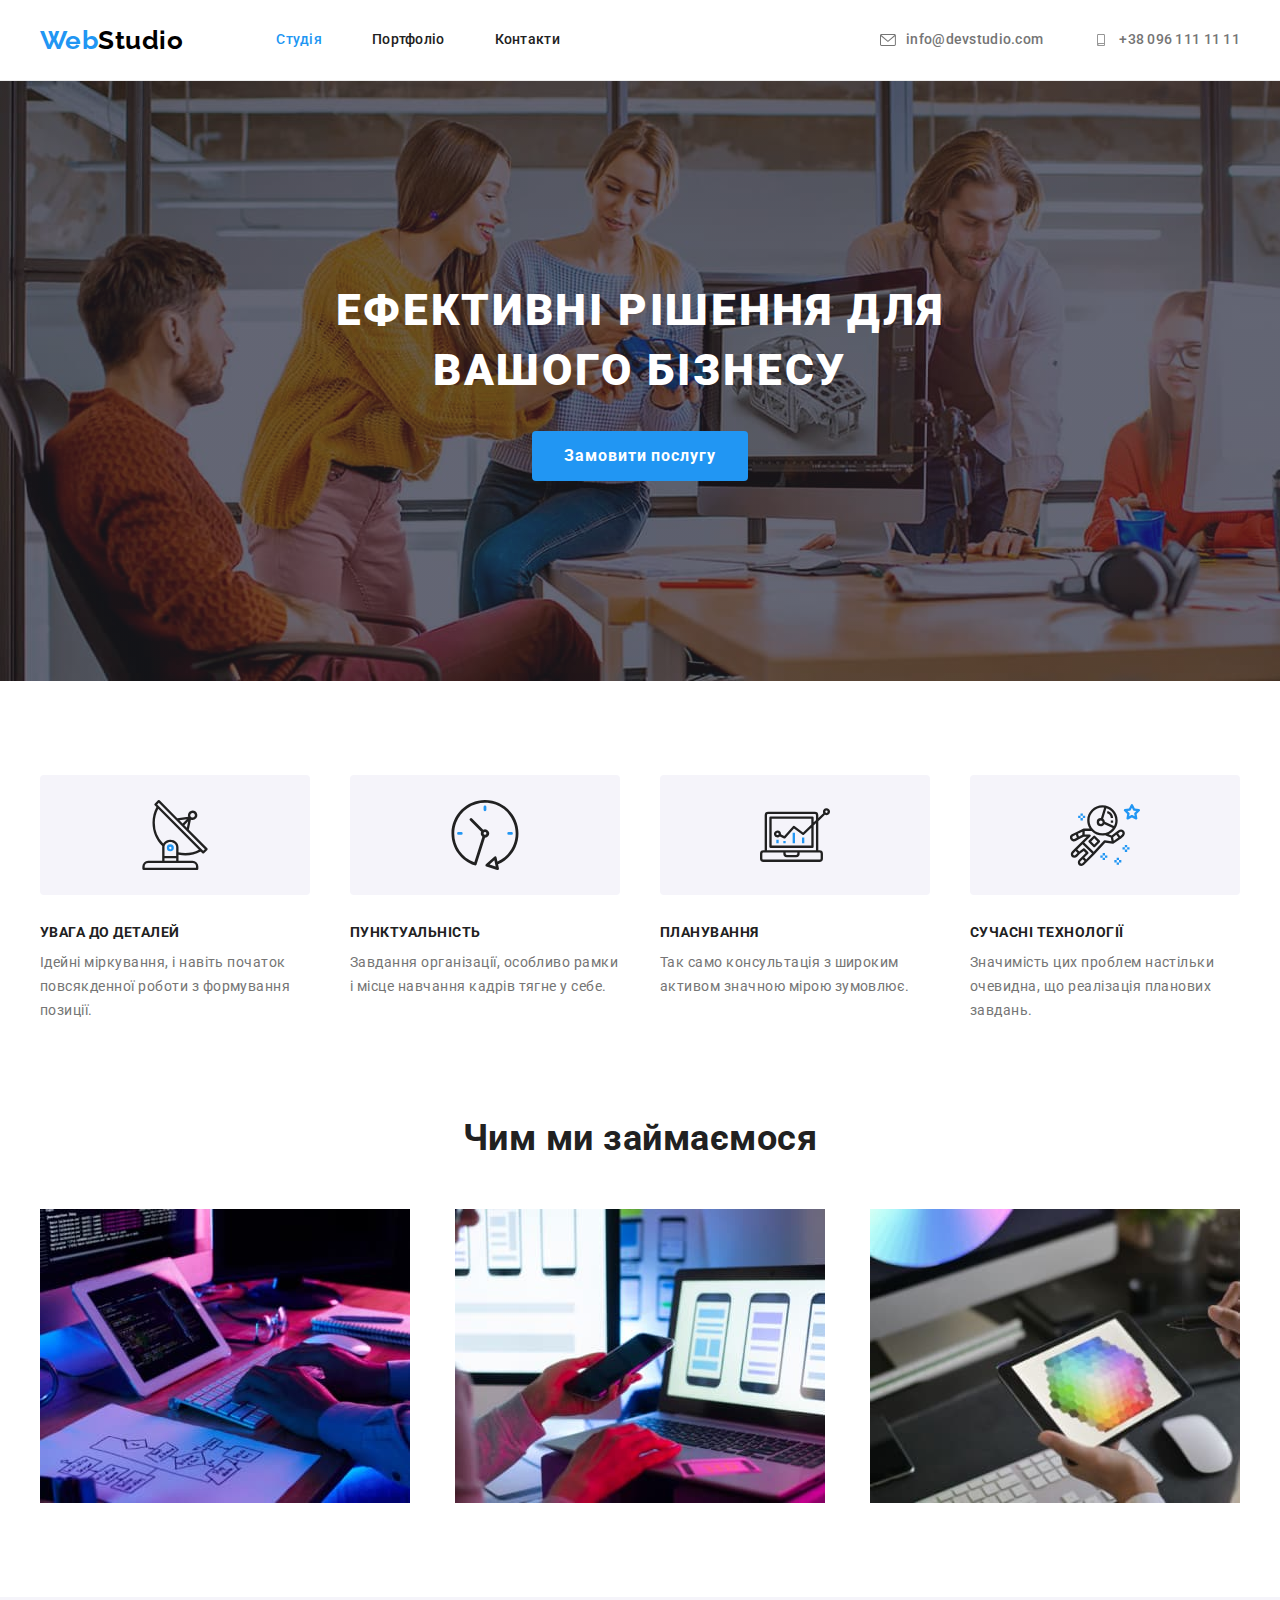
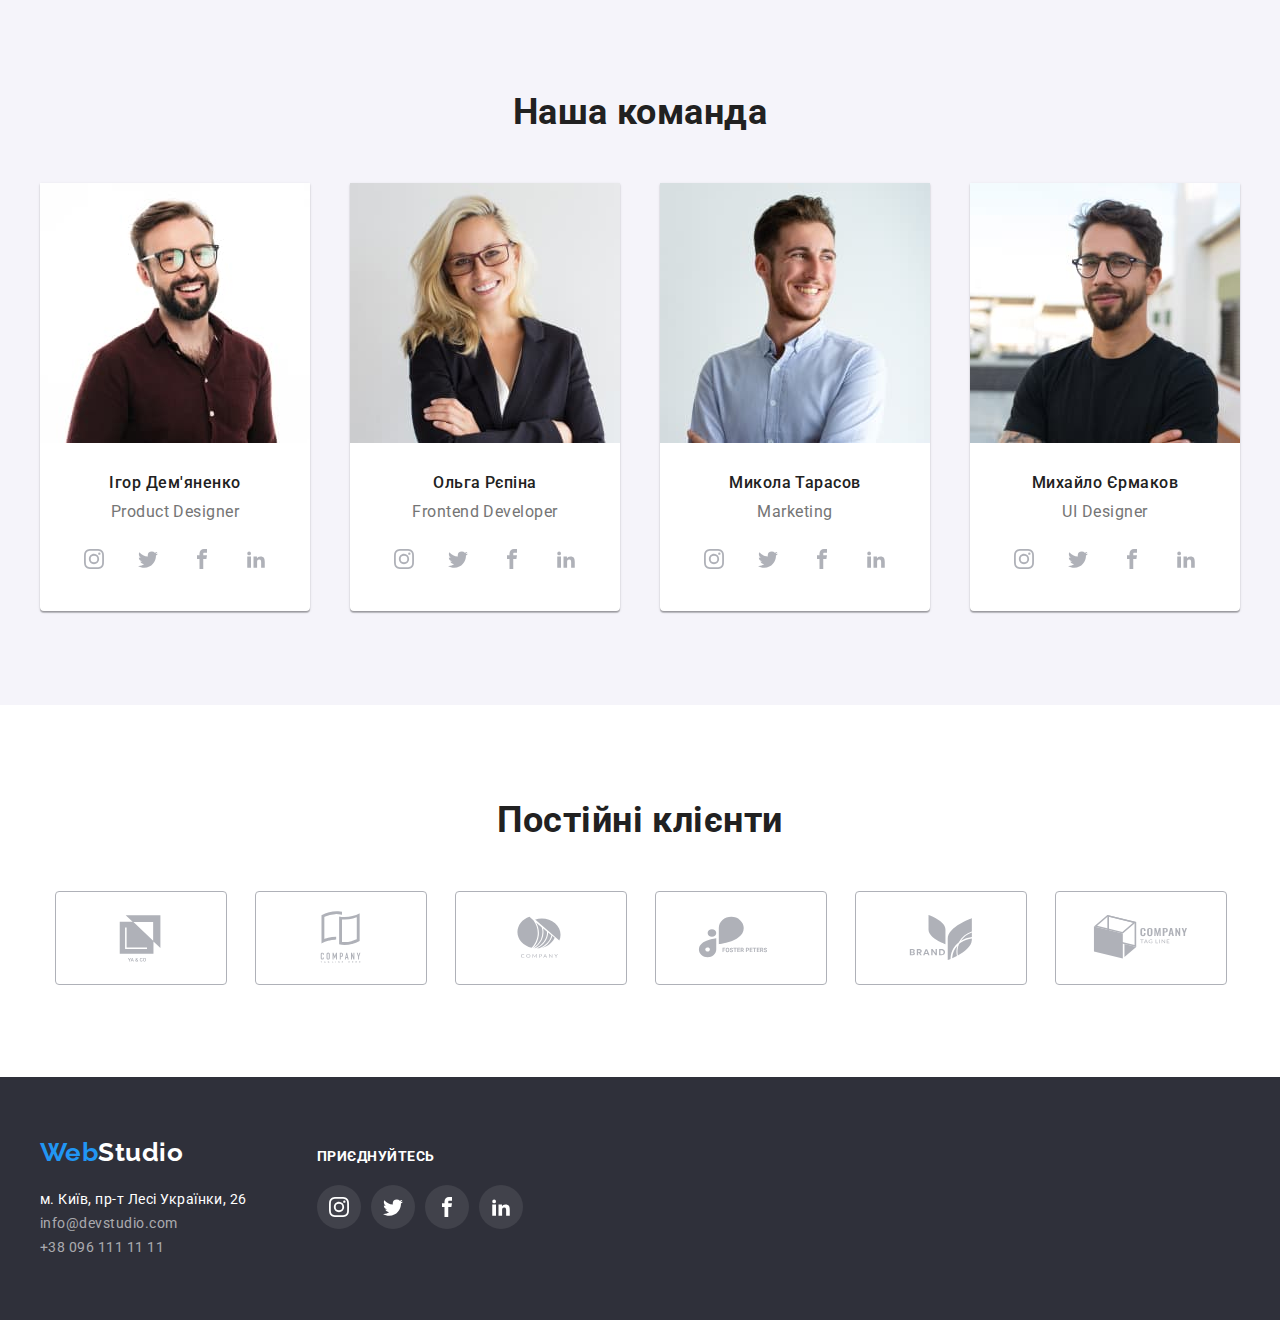
==== index.html @ 83b10454 "initial commit" ====
<!DOCTYPE html>
<html lang="uk">
  <head>
    <meta charset="UTF-8" />
    <meta http-equiv="X-UA-Compatible" content="IE=edge" />
    <meta name="viewport" content="width=device-width, initial-scale=1.0" />
    <title>Студія</title>
    <link rel="preconnect" href="https://fonts.googleapis.com" />
    <link rel="preconnect" href="https://fonts.gstatic.com" crossorigin />
    <link
      href="https://fonts.googleapis.com/css2?family=Raleway:wght@700&family=Roboto:wght@400;500;700;900&display=swap"
      rel="stylesheet"
    />
    <link
      rel="stylesheet"
      href="https://cdnjs.cloudflare.com/ajax/libs/modern-normalize/1.1.0/modern-normalize.min.css"
      integrity="sha512-wpPYUAdjBVSE4KJnH1VR1HeZfpl1ub8YT/NKx4PuQ5NmX2tKuGu6U/JRp5y+Y8XG2tV+wKQpNHVUX03MfMFn9Q=="
      crossorigin="anonymous"
      referrerpolicy="no-referrer"
    />
    <link rel="stylesheet" href="./css/styles.css" />
  </head>

  <body>
    <header class="header">
      <div class="container main-nav">
        <a href="./index.html" class="nav-logo"> <span class="web-logo">Web</span>Studio </a>
        <nav>
          <ul class="site-nav list">
            <li class="item"><a href="./index.html" class="link current">Студія</a></li>
            <li class="item"><a href="./portfolio.html" class="link">Портфоліо</a></li>
            <li class="item"><a href="#" class="link">Контакти</a></li>
          </ul>
        </nav>

        <ul class="contacts list">
          <li class="item">
            <a href="mailto:info@devstudio.com" class="nav-contact link">
              <svg class="nav-contact-icon" width="16" height="12">
                <use href="./images/icons.svg#icon-envelope"></use>
              </svg>
              info@devstudio.com
            </a>
          </li>
          <li class="item">
            <a href="tel:+380961111111" class="nav-contact link">
              <svg class="nav-contact-icon" width="16" height="12">
                <use href="./images/icons.svg#icon-smartphone"></use>
              </svg>
              +38 096 111 11 11
            </a>
          </li>
        </ul>
      </div>
    </header>

    <main>
      <section class="hero">
        <div class="container hero-container">
          <h1 class="hero-title">Ефективні рішення для вашого бізнесу</h1>
          <button type="button" class="btn">Замовити послугу</button>
        </div>
      </section>

      <section class="section no-padding">
        <div class="container">
          <h2 class="section-title visually-hidden">Переваги</h2>
          <ul class="features list">
            <li class="feature">
              <div class="feature-box">
                <svg class="feature-icon" width="70" height="70">
                  <use href="./images/icons.svg#icon-antenna"></use>
                </svg>
              </div>
              <h3 class="title">Увага до деталей</h3>
              <p class="feature-text">
                Ідейні міркування, і навіть початок повсякденної роботи з формування позиції.
              </p>
            </li>
            <li class="feature">
              <div class="feature-box">
                <svg class="feature-icon" width="70" height="70">
                  <use href="./images/icons.svg#icon-clock"></use>
                </svg>
              </div>
              <h3 class="title">Пунктуальність</h3>
              <p class="feature-text">
                Завдання організації, особливо рамки і місце навчання кадрів тягне у себе.
              </p>
            </li>
            <li class="feature">
              <div class="feature-box">
                <svg class="feature-icon" width="70" height="70">
                  <use href="./images/icons.svg#icon-diagram"></use>
                </svg>
              </div>
              <h3 class="title">Планування</h3>
              <p class="feature-text">
                Так само консультація з широким активом значною мірою зумовлює.
              </p>
            </li>
            <li class="feature">
              <div class="feature-box">
                <svg class="feature-icon" width="70" height="70">
                  <use href="./images/icons.svg#icon-astronaut"></use>
                </svg>
              </div>
              <h3 class="title">Сучасні технології</h3>
              <p class="feature-text">
                Значимість цих проблем настільки очевидна, що реалізація планових завдань.
              </p>
            </li>
          </ul>
        </div>
      </section>

      <section class="section">
        <div class="container">
          <h2 class="section-title">Чим ми займаємося</h2>
          <ul class="we-do list">
            <li>
              <img src="./images/work1.jpg" alt="Написання коду" width="370" height="294" />
            </li>
            <li>
              <img src="./images/work2.jpg" alt="Створення дизайну" width="370" height="294" />
            </li>
            <li>
              <img src="./images/work3.jpg" alt="Вибір кольорів" width="370" height="294" />
            </li>
          </ul>
        </div>
      </section>

      <section class="section team">
        <div class="container">
          <h2 class="section-title">Наша команда</h2>
          <ul class="workers list">
            <li>
              <img
                class="item"
                src="./images/igor.jpg"
                alt="Перший працівник посміхається"
                width="270"
                height="260"
              />
              <div class="information">
                <h3 class="title">Ігор Дем'яненко</h3>
                <p class="position">Product Designer</p>
                <ul class="social-list list">
                  <li class="social-item">
                    <a class="social-link link" href="#" target="_blank" rel="noreferrer noopener">
                      <svg class="social-icon" width="20" height="20">
                        <use href="./images/icons.svg#icon-instagram"></use>
                      </svg>
                    </a>
                  </li>
                  <li class="social-item">
                    <a class="social-link link" href="#" target="_blank" rel="noreferrer noopener">
                      <svg class="social-icon" width="20" height="20">
                        <use href="./images/icons.svg#icon-twitter"></use>
                      </svg>
                    </a>
                  </li>
                  <li class="social-item">
                    <a class="social-link link" href="#" target="_blank" rel="noreferrer noopener">
                      <svg class="social-icon" width="20" height="20">
                        <use href="./images/icons.svg#icon-facebook"></use>
                      </svg>
                    </a>
                  </li>
                  <li class="social-item">
                    <a class="social-link link" href="#" target="_blank" rel="noreferrer noopener">
                      <svg class="social-icon" width="20" height="20">
                        <use href="./images/icons.svg#icon-linkedin"></use>
                      </svg>
                    </a>
                  </li>
                </ul>
              </div>
            </li>
            <li>
              <img
                class="item"
                src="./images/olga.jpg"
                alt="Другий працівник посміхається"
                width="270"
                height="260"
              />
              <div class="information">
                <h3 class="title">Ольга Рєпіна</h3>
                <p class="position">Frontend Developer</p>
                <ul class="social-list list">
                  <li class="social-item">
                    <a class="social-link link" href="#" target="_blank" rel="noreferrer noopener">
                      <svg class="social-icon" width="20" height="20">
                        <use href="./images/icons.svg#icon-instagram"></use>
                      </svg>
                    </a>
                  </li>
                  <li class="social-item">
                    <a class="social-link link" href="#" target="_blank" rel="noreferrer noopener">
                      <svg class="social-icon" width="20" height="20">
                        <use href="./images/icons.svg#icon-twitter"></use>
                      </svg>
                    </a>
                  </li>
                  <li class="social-item">
                    <a class="social-link link" href="#" target="_blank" rel="noreferrer noopener">
                      <svg class="social-icon" width="20" height="20">
                        <use href="./images/icons.svg#icon-facebook"></use>
                      </svg>
                    </a>
                  </li>
                  <li class="social-item">
                    <a class="social-link link" href="#" target="_blank" rel="noreferrer noopener">
                      <svg class="social-icon" width="20" height="20">
                        <use href="./images/icons.svg#icon-linkedin"></use>
                      </svg>
                    </a>
                  </li>
                </ul>
              </div>
            </li>
            <li>
              <img
                class="item"
                src="./images/mykola.jpg"
                alt="Третій працівник посміхається"
                width="270"
                height="260"
              />
              <div class="information">
                <h3 class="title">Микола Тарасов</h3>
                <p class="position">Marketing</p>
                <ul class="social-list list">
                  <li class="social-item">
                    <a class="social-link link" href="#" target="_blank" rel="noreferrer noopener">
                      <svg class="social-icon" width="20" height="20">
                        <use href="./images/icons.svg#icon-instagram"></use>
                      </svg>
                    </a>
                  </li>
                  <li class="social-item">
                    <a class="social-link link" href="#" target="_blank" rel="noreferrer noopener">
                      <svg class="social-icon" width="20" height="20">
                        <use href="./images/icons.svg#icon-twitter"></use>
                      </svg>
                    </a>
                  </li>
                  <li class="social-item">
                    <a class="social-link link" href="#" target="_blank" rel="noreferrer noopener">
                      <svg class="social-icon" width="20" height="20">
                        <use href="./images/icons.svg#icon-facebook"></use>
                      </svg>
                    </a>
                  </li>
                  <li class="social-item">
                    <a class="social-link link" href="#" target="_blank" rel="noreferrer noopener">
                      <svg class="social-icon" width="20" height="20">
                        <use href="./images/icons.svg#icon-linkedin"></use>
                      </svg>
                    </a>
                  </li>
                </ul>
              </div>
            </li>
            <li>
              <img
                class="item"
                src="./images/mykhailo.jpg"
                alt="Четвертий працівник посміхається"
                width="270"
                height="260"
              />
              <div class="information">
                <h3 class="title">Михайло Єрмаков</h3>
                <p class="position">UI Designer</p>
                <ul class="social-list list">
                  <li class="social-item">
                    <a class="social-link link" href="#" target="_blank" rel="noreferrer noopener">
                      <svg class="social-icon" width="20" height="20">
                        <use href="./images/icons.svg#icon-instagram"></use>
                      </svg>
                    </a>
                  </li>
                  <li class="social-item">
                    <a class="social-link link" href="#" target="_blank" rel="noreferrer noopener">
                      <svg class="social-icon" width="20" height="20">
                        <use href="./images/icons.svg#icon-twitter"></use>
                      </svg>
                    </a>
                  </li>
                  <li class="social-item">
                    <a class="social-link link" href="#" target="_blank" rel="noreferrer noopener">
                      <svg class="social-icon" width="20" height="20">
                        <use href="./images/icons.svg#icon-facebook"></use>
                      </svg>
                    </a>
                  </li>
                  <li class="social-item">
                    <a class="social-link link" href="#" target="_blank" rel="noreferrer noopener">
                      <svg class="social-icon" width="20" height="20">
                        <use href="./images/icons.svg#icon-linkedin"></use>
                      </svg>
                    </a>
                  </li>
                </ul>
              </div>
            </li>
          </ul>
        </div>
      </section>

      <section class="section">
        <div class="container">
          <h2 class="section-title">Постійні клієнти</h2>
          <ul class="client-list list">
            <li class="client-item">
              <a class="client-link link" href="#" target="_blank" rel="noreferrer noopener">
                <svg class="client-icon" width="106" height="60">
                  <use href="./images/icons.svg#icon-yaco"></use>
                </svg>
              </a>
            </li>
            <li class="client-item">
              <a class="client-link link" href="#" target="_blank" rel="noreferrer noopener">
                <svg class="client-icon" width="106" height="60">
                  <use href="./images/icons.svg#icon-tagline"></use>
                </svg>
              </a>
            </li>
            <li class="client-item">
              <a class="client-link link" href="#" target="_blank" rel="noreferrer noopener">
                <svg class="client-icon" width="106" height="60">
                  <use href="./images/icons.svg#icon-company"></use>
                </svg>
              </a>
            </li>
            <li class="client-item">
              <a class="client-link link" href="#" target="_blank" rel="noreferrer noopener">
                <svg class="client-icon" width="106" height="60">
                  <use href="./images/icons.svg#icon-foster"></use>
                </svg>
              </a>
            </li>
            <li class="client-item">
              <a class="client-link link" href="#" target="_blank" rel="noreferrer noopener">
                <svg class="client-icon" width="106" height="60">
                  <use href="./images/icons.svg#icon-brand"></use>
                </svg>
              </a>
            </li>
            <li class="client-item">
              <a class="client-link link" href="#" target="_blank" rel="noreferrer noopener">
                <svg class="client-icon" width="106" height="60">
                  <use href="./images/icons.svg#icon-tag-line"></use>
                </svg>
              </a>
            </li>
          </ul>
        </div>
      </section>
    </main>

    <footer class="bottom">
      <div class="container footer-links">
        <div class="address-block">
          <a href="./index.html" class="footer-logo"> <span class="web-logo">Web</span>Studio </a>
          <address>
            <ul class="list">
              <li>
                <a
                  href="https://goo.gl/maps/Lt7ySkNtSUmpowmB8"
                  target="_blank"
                  rel="noreferrer noopener"
                  class="address link"
                  >м. Київ, пр-т Лесі Українки, 26</a
                >
              </li>
              <li>
                <a href="mailto:info@devstudio.com" class="footer-contact link"
                  >info@devstudio.com</a
                >
              </li>
              <li>
                <a href="tel:+380961111111" class="footer-contact link">+38 096 111 11 11</a>
              </li>
            </ul>
          </address>
        </div>
        <div class="social-block">
          <p class="footer-title">Приєднуйтесь</p>
          <ul class="social-list list">
            <li class="social-item">
              <a class="social-link link" href="#" target="_blank" rel="noreferrer noopener">
                <svg class="social-icon" width="20" height="20">
                  <use href="./images/icons.svg#icon-instagram"></use>
                </svg>
              </a>
            </li>
            <li class="social-item">
              <a class="social-link link" href="#" target="_blank" rel="noreferrer noopener">
                <svg class="social-icon" width="20" height="20">
                  <use href="./images/icons.svg#icon-twitter"></use>
                </svg>
              </a>
            </li>
            <li class="social-item">
              <a class="social-link link" href="#" target="_blank" rel="noreferrer noopener">
                <svg class="social-icon" width="20" height="20">
                  <use href="./images/icons.svg#icon-facebook"></use>
                </svg>
              </a>
            </li>
            <li class="social-item">
              <a class="social-link link" href="#" target="_blank" rel="noreferrer noopener">
                <svg class="social-icon" width="20" height="20">
                  <use href="./images/icons.svg#icon-linkedin"></use>
                </svg>
              </a>
            </li>
          </ul>
        </div>
      </div>
    </footer>
  </body>
</html>
---- css/styles.css ----
:root {
  --accent-color: #2196f3;
  --primary-text-color: #757575;
  --secondary-text-color: #212121;
  --primary-background-color: #f5f5f5;
  --secondary-background-color: #2f303a;
  --primary-black: #000;
  --primary-white: #fff;
  --secondary-white: #f5f4fa;
  --semi-transparent-white: #ffffff99;
  --icon-color: #afb1b8;
}

body {
  margin: 0;

  font-family: 'Roboto', sans-serif;
  font-size: 16px;
  letter-spacing: 0.03em;
  color: var(--primary-text-color);
}

h1,
h2,
h3,
h4,
h5,
h6,
p {
  margin: 0;
}

ul {
  margin: 0;
  padding: 0;
}

img {
  display: block;
}

.visually-hidden {
  position: absolute;
  width: 1px;
  height: 1px;
  margin: -1px;
  border: 0;
  padding: 0;
  white-space: nowrap;
  clip-path: inset(100%);
  clip: rect(0 0 0 0);
  overflow: hidden;
}

.header {
  border-bottom: 1px solid #ececec;
}

.container {
  width: 1200px;

  padding-left: 15px;
  padding-right: 15px;
  margin-left: auto;
  margin-right: auto;
}

.list {
  list-style: none;
}

.link {
  text-decoration: none;
}

.main-nav {
  display: flex;
  align-items: center;
  justify-content: space-between;
}

.nav-logo {
  display: flex;
  margin-right: 93px;

  font-family: 'Raleway', sans-serif;
  font-weight: 700;
  font-size: 26px;
  line-height: 1.19;
  color: var(--primary-black);
  text-decoration: none;
}

.web-logo {
  color: var(--accent-color);
}

.site-nav {
  display: flex;
  gap: 50px;
}

.site-nav .link,
.nav-contact {
  display: block;
  padding-top: 32px;
  padding-bottom: 32px;

  font-weight: 500;
  font-size: 14px;
  line-height: 1.14;
  letter-spacing: 0.02em;
  color: var(--secondary-text-color);
}

.site-nav .link:hover,
.site-nav .link:focus,
.site-nav .link.current {
  color: var(--accent-color);
}

.contacts {
  display: flex;
  margin-left: auto;
  gap: 50px;
}

.nav-contact {
  display: flex;
  align-items: center;

  color: inherit;
}

.nav-contact-icon {
  margin-right: 10px;
  fill: currentColor;
}

.nav-contact:hover,
.nav-contact:focus {
  color: var(--accent-color);
}

.hero {
  max-width: 1600px;
  height: 600px;
  margin-left: auto;
  margin-right: auto;

  text-align: center;

  background-image: linear-gradient(to right, rgba(47, 48, 58, 0.4), rgba(47, 48, 58, 0.4)),
    url(../images/team.jpg);
  background-color: var(--secondary-background-color);
  background-repeat: no-repeat;
  background-size: cover;
}

.hero-title {
  margin-bottom: 30px;
  padding-left: 253px;
  padding-right: 253px;

  font-weight: 900;
  font-size: 44px;
  line-height: 1.36;
  text-align: center;
  letter-spacing: 0.06em;
  text-transform: uppercase;
  color: var(--primary-white);
}

.btn {
  display: inline-block;
  padding-top: 10px;
  padding-bottom: 10px;
  padding-left: 32px;
  padding-right: 32px;
  min-width: 216px;

  font-family: inherit;
  font-weight: 700;
  font-size: inherit;
  line-height: 1.88;
  letter-spacing: 0.06em;
  color: var(--primary-white);

  background-color: var(--accent-color);
  border: none;
  border-radius: 4px;
  cursor: pointer;
}

.hero-container {
  padding-top: 200px;
  padding-bottom: 200px;
}

.section {
  padding-top: 94px;
  padding-bottom: 94px;
}

.section.no-padding {
  padding-bottom: 0;
}

.section-title {
  margin-bottom: 50px;

  font-size: 36px;
  line-height: 1.17;
  color: var(--secondary-text-color);
  text-align: center;
}

.title {
  margin-bottom: 10px;
}

.features {
  display: flex;
  justify-content: space-between;
}

.feature-box {
  display: flex;
  align-items: center;
  justify-content: center;
  padding-top: 25px;
  padding-bottom: 25px;
  margin-bottom: 30px;

  background-color: var(--secondary-white);
  background-size: contain;
  background-repeat: no-repeat;
  background-position: center;
  border-radius: 4px;
}

.feature {
  width: 270px;
}

.features .title {
  font-size: 14px;
  line-height: 1.14;
  text-transform: uppercase;
}

.feature-text {
  font-size: 14px;
  line-height: 1.71;
}

.we-do {
  display: flex;
  justify-content: space-between;
}

.social-list {
  display: flex;
  justify-content: center;
  gap: 10px;
}

.social-item {
  width: 44px;
  height: 44px;
}

.social-link {
  display: flex;
  width: 100%;
  height: 100%;
  align-items: center;
  justify-content: center;

  background-color: transparent;
  border-radius: 50%;
}

.social-icon {
  fill: var(--icon-color);
}

.social-link:hover,
.social-link:focus {
  background-color: var(--accent-color);
}

.social-link:hover .social-icon,
.social-link:focus .social-icon {
  fill: var(--primary-white);
}

.team {
  background-color: var(--secondary-white);
}

.workers .title {
  font-size: inherit;
  font-weight: 500;
  line-height: 1.19;
  text-align: center;
}

.workers {
  display: flex;
  justify-content: space-between;
}

.workers > li {
  background-color: var(--primary-white);
  box-shadow: 0px 1px 3px rgba(0, 0, 0, 0.12), 0px 1px 1px rgba(0, 0, 0, 0.14),
    0px 2px 1px rgba(0, 0, 0, 0.2);
  border-radius: 0px 0px 4px 4px;
}

.features .title,
.workers .title,
.projects .name {
  color: var(--secondary-text-color);
}

.position {
  margin-bottom: 16px;

  line-height: 1.19;
  text-align: center;
}

.information {
  padding-top: 30px;
  padding-bottom: 30px;
  padding-left: 32px;
  padding-right: 32px;
}

.client-list {
  display: flex;
  justify-content: center;
  gap: 30px;
}

.client-item {
  width: 170px;
  height: 92px;
}

.client-link {
  display: flex;
  align-items: center;
  justify-content: center;
  width: 100%;
  height: 100%;

  background-color: transparent;
  border: 1px solid var(--icon-color);
  border-radius: 4px;
  fill: var(--icon-color);
}

.client-link:hover,
.client-link:focus {
  border: 1px solid var(--accent-color);
  fill: var(--accent-color);
}

.bottom {
  padding-top: 60px;
  padding-bottom: 60px;

  background-color: var(--secondary-background-color);
}

.bottom .social-link {
  background-color: rgba(225, 225, 225, 0.1);
  fill: var(--primary-white);
}

.bottom .social-icon {
  fill: var(--primary-white);
}

.bottom .social-link:hover,
.bottom .social-link:focus {
  background-color: var(--accent-color);
}

.footer-logo {
  display: inline-block;
  margin-bottom: 20px;

  font-family: Raleway;
  font-weight: 700;
  font-size: 26px;
  line-height: 1.19;
  color: var(--primary-white);
  text-decoration: none;
}

.address,
.footer-contact {
  font-style: normal;
  font-weight: 400;
  font-size: 14px;
  line-height: 1.71;
  color: var(--primary-white);
  text-decoration: none;
}

.footer-contact {
  color: var(--semi-transparent-white);
}

.footer-contact:hover,
.footer-contact:focus {
  color: var(--accent-color);
}

.footer-title {
  margin-bottom: 20px;

  font-style: normal;
  font-weight: 700;
  font-size: 14px;
  line-height: 1.14;
  text-transform: uppercase;
  color: var(--primary-white);
}

.footer-links {
  display: flex;
  align-items: baseline;
}

.address-block {
  margin-right: 70px;
}

/* Porftfolio styles */

.filters {
  display: flex;
  justify-content: center;
  margin-bottom: 34px;
}

.filters .item + .item {
  margin-left: 8px;
}

.filter {
  display: inline-block;
  min-width: 73px;
  padding-top: 6px;
  padding-bottom: 6px;
  padding-left: 22px;
  padding-right: 22px;

  font-family: inherit;
  font-weight: 500;
  font-size: inherit;
  line-height: 1.62;
  letter-spacing: inherit;
  color: var(--secondary-text-color);

  background-color: var(--secondary-white);
  border-style: none;
  border-radius: 4px;
  cursor: pointer;
}

.filter:hover,
.filter:focus {
  color: var(--primary-white);

  background-color: var(--accent-color);
  box-shadow: 0 3px 1px rgba(0, 0, 0, 0.1), 0 1px 2px rgba(0, 0, 0, 0.08),
    0 2px 2px rgba(0, 0, 0, 0.12);
  border-radius: 4px;
}

.projects {
  display: flex;
  flex-wrap: wrap;
  gap: 30px;
}

.project-element:hover,
.project-element:focus {
  display: inline-block;
  box-shadow: 0 1px 1px rgba(0, 0, 0, 0.12), 0 4px 4px rgba(0, 0, 0, 0.06),
    1px 4px 6px rgba(0, 0, 0, 0.16);
}

.projects .name {
  margin-bottom: 4px;

  font-size: 18px;
  line-height: 2;
  letter-spacing: 0.06em;
}

.project-type {
  line-height: 1.88;

  color: var(--primary-text-color);
}

.description {
  padding: 20px 24px;
  border-bottom: 1px solid #eee;
  border-right: 1px solid #eee;
  border-left: 1px solid #eee;
}
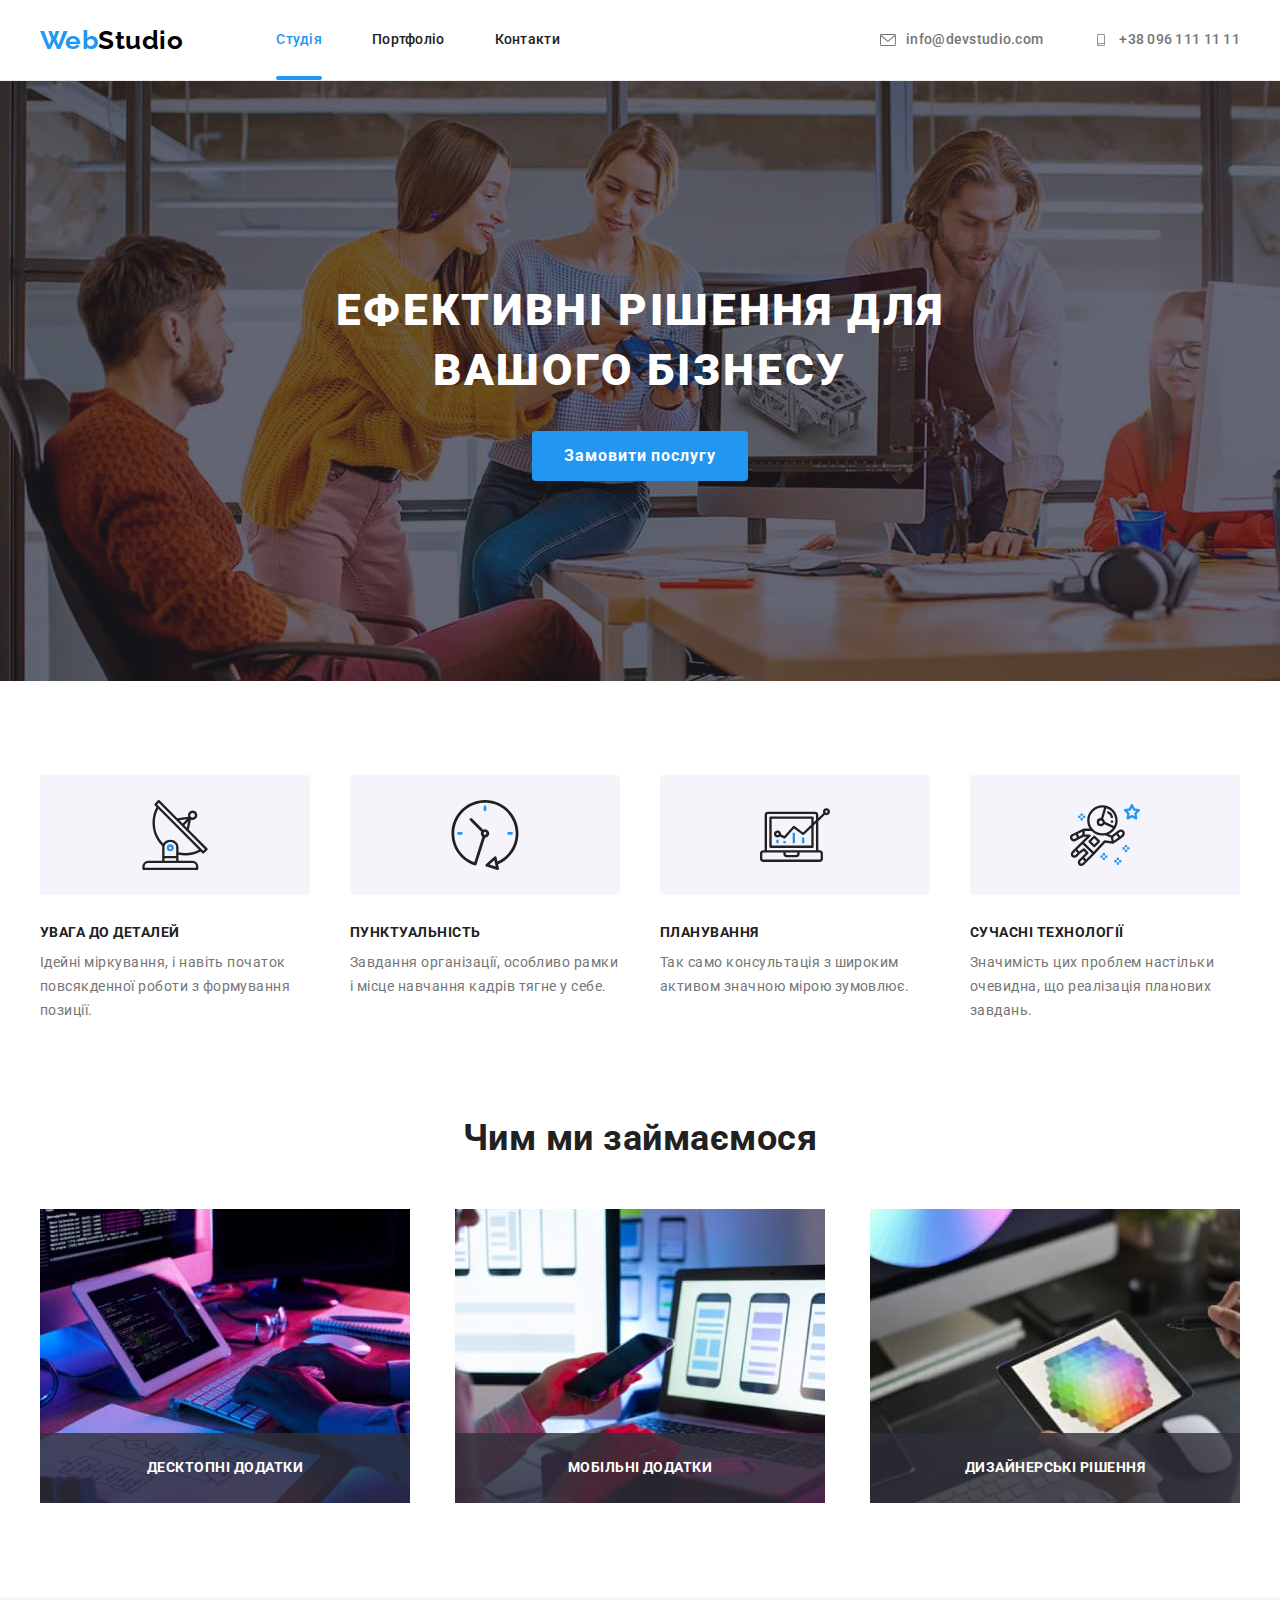
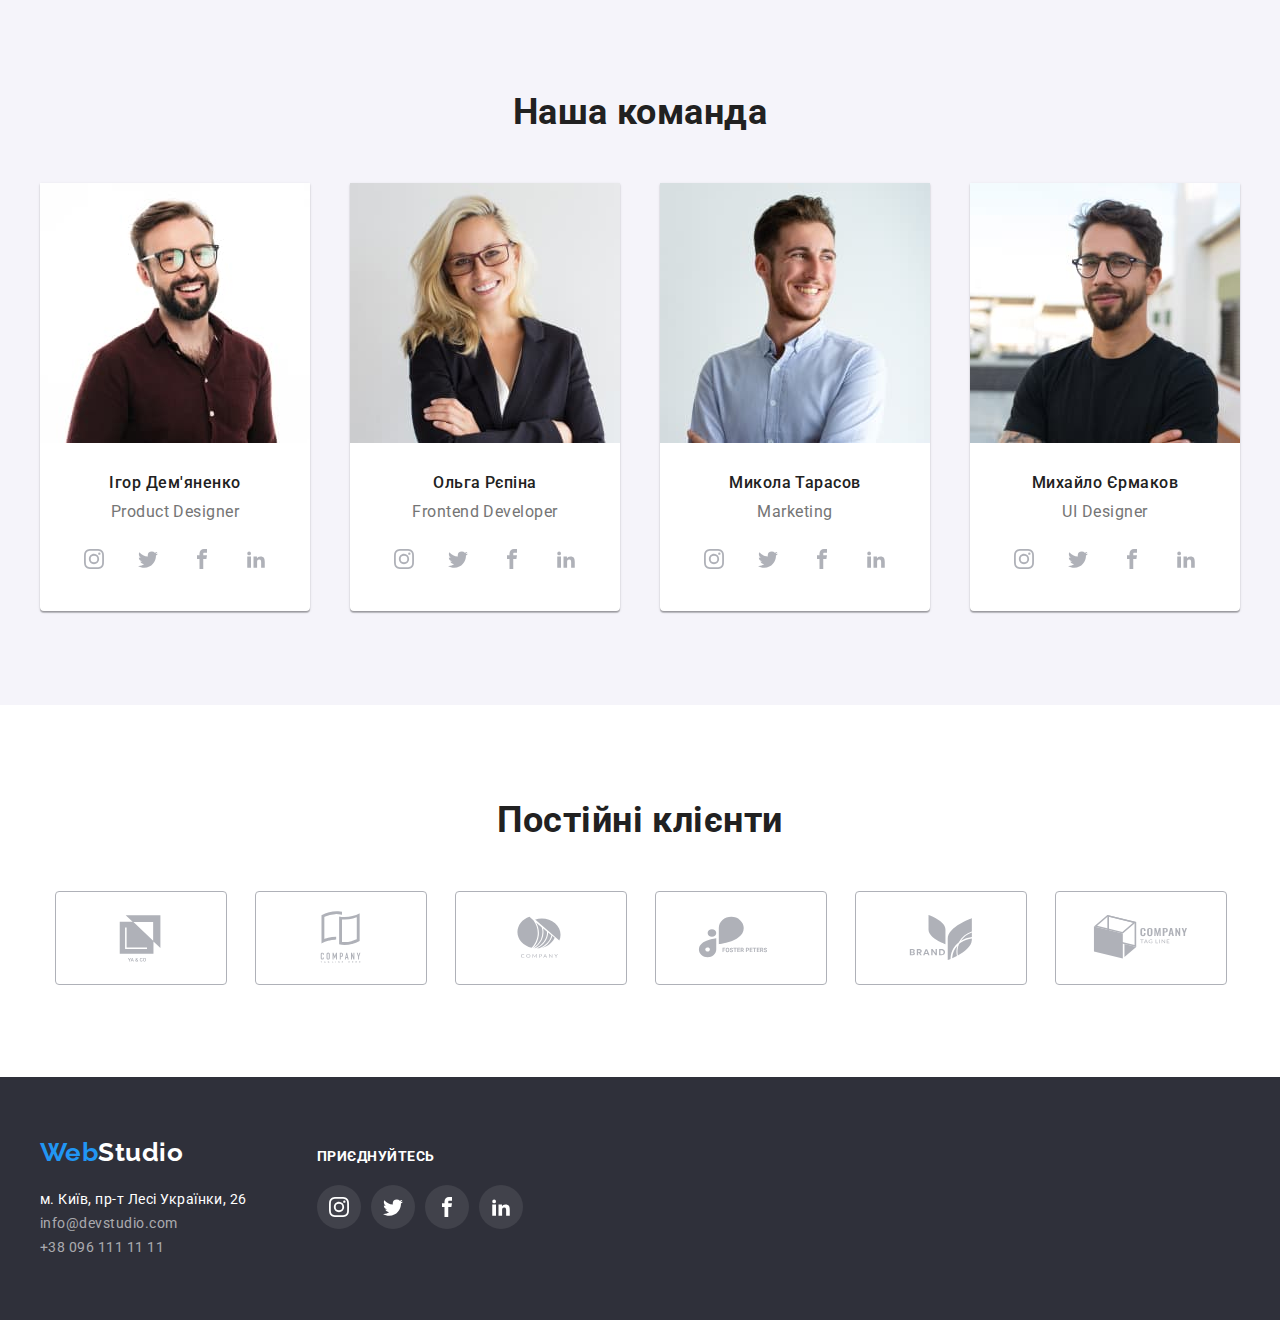
==== commit a779087e: "додає стилі переходів та анімації" ====
--- a/index.html
+++ b/index.html
@@ -58,7 +58,7 @@
       <section class="hero">
         <div class="container hero-container">
           <h1 class="hero-title">Ефективні рішення для вашого бізнесу</h1>
-          <button type="button" class="btn">Замовити послугу</button>
+          <button type="button" class="btn" data-modal-open>Замовити послугу</button>
         </div>
       </section>
 
@@ -118,14 +118,23 @@
         <div class="container">
           <h2 class="section-title">Чим ми займаємося</h2>
           <ul class="we-do list">
-            <li>
+            <li class="we-do-item">
               <img src="./images/work1.jpg" alt="Написання коду" width="370" height="294" />
-            </li>
-            <li>
+              <div class="inscription-box">
+                <p class="inscription">Десктопні додатки</p>
+              </div>
+            </li>
+            <li class="we-do-item">
               <img src="./images/work2.jpg" alt="Створення дизайну" width="370" height="294" />
-            </li>
-            <li>
+              <div class="inscription-box">
+                <p class="inscription">Мобільні додатки</p>
+              </div>
+            </li>
+            <li class="we-do-item">
               <img src="./images/work3.jpg" alt="Вибір кольорів" width="370" height="294" />
+              <div class="inscription-box">
+                <p class="inscription">Дизайнерські рішення</p>
+              </div>
             </li>
           </ul>
         </div>
@@ -423,5 +432,15 @@
         </div>
       </div>
     </footer>
+    <div class="backdrop is-hidden" data-modal>
+      <div class="modal">
+        <button type="button" class="close-button" data-modal-close>
+          <svg class="closer" width="11" height="11">
+            <use href="./images/icons.svg#icon-close"></use>
+          </svg>
+        </button>
+      </div>
+    </div>
+    <script src="./js/modal.js"></script>
   </body>
 </html>
--- a/css/styles.css
+++ b/css/styles.css
@@ -9,6 +9,8 @@
   --secondary-white: #f5f4fa;
   --semi-transparent-white: #ffffff99;
   --icon-color: #afb1b8;
+  --timing-function: cubic-bezier(0.4, 0, 0.2, 1);
+  --duration: 250ms;
 }
 
 body {
@@ -30,6 +32,10 @@
   margin: 0;
 }
 
+button {
+  cursor: pointer;
+}
+
 ul {
   margin: 0;
   padding: 0;
@@ -41,11 +47,15 @@
 
 .visually-hidden {
   position: absolute;
+
   width: 1px;
   height: 1px;
+
   margin: -1px;
+  padding: 0;
+
   border: 0;
-  padding: 0;
+
   white-space: nowrap;
   clip-path: inset(100%);
   clip: rect(0 0 0 0);
@@ -102,6 +112,8 @@
 
 .site-nav .link,
 .nav-contact {
+  position: relative;
+
   display: block;
   padding-top: 32px;
   padding-bottom: 32px;
@@ -117,6 +129,24 @@
 .site-nav .link:focus,
 .site-nav .link.current {
   color: var(--accent-color);
+
+  transition-property: color;
+  transition-duration: var(--duration);
+  transition-timing-function: var(--timing-function);
+}
+
+.link.current::after {
+  content: '';
+
+  position: absolute;
+  bottom: 0;
+
+  display: block;
+  width: 100%;
+  height: 4px;
+
+  background-color: var(--accent-color);
+  border-radius: 2px;
 }
 
 .contacts {
@@ -134,12 +164,17 @@
 
 .nav-contact-icon {
   margin-right: 10px;
+
   fill: currentColor;
 }
 
 .nav-contact:hover,
 .nav-contact:focus {
   color: var(--accent-color);
+
+  transition-property: color;
+  transition-duration: var(--duration);
+  transition-timing-function: var(--timing-function);
 }
 
 .hero {
@@ -189,7 +224,6 @@
   background-color: var(--accent-color);
   border: none;
   border-radius: 4px;
-  cursor: pointer;
 }
 
 .hero-container {
@@ -288,11 +322,19 @@
 .social-link:hover,
 .social-link:focus {
   background-color: var(--accent-color);
+
+  transition-property: background-color;
+  transition-duration: var(--duration);
+  transition-timing-function: var(--timing-function);
 }
 
 .social-link:hover .social-icon,
 .social-link:focus .social-icon {
   fill: var(--primary-white);
+
+  transition-property: fill;
+  transition-duration: var(--duration);
+  transition-timing-function: var(--timing-function);
 }
 
 .team {
@@ -366,6 +408,10 @@
 .client-link:focus {
   border: 1px solid var(--accent-color);
   fill: var(--accent-color);
+
+  transition-property: fill, border;
+  transition-duration: var(--duration);
+  transition-timing-function: var(--timing-function);
 }
 
 .bottom {
@@ -387,6 +433,10 @@
 .bottom .social-link:hover,
 .bottom .social-link:focus {
   background-color: var(--accent-color);
+
+  transition-property: background-color;
+  transition-duration: var(--duration);
+  transition-timing-function: var(--timing-function);
 }
 
 .footer-logo {
@@ -418,6 +468,10 @@
 .footer-contact:hover,
 .footer-contact:focus {
   color: var(--accent-color);
+
+  transition-property: color;
+  transition-duration: var(--duration);
+  transition-timing-function: var(--timing-function);
 }
 
 .footer-title {
@@ -470,7 +524,6 @@
   background-color: var(--secondary-white);
   border-style: none;
   border-radius: 4px;
-  cursor: pointer;
 }
 
 .filter:hover,
@@ -481,6 +534,10 @@
   box-shadow: 0 3px 1px rgba(0, 0, 0, 0.1), 0 1px 2px rgba(0, 0, 0, 0.08),
     0 2px 2px rgba(0, 0, 0, 0.12);
   border-radius: 4px;
+
+  transition-property: color, background-color, box-shadow, border-radius;
+  transition-duration: var(--duration);
+  transition-timing-function: var(--timing-function);
 }
 
 .projects {
@@ -494,6 +551,10 @@
   display: inline-block;
   box-shadow: 0 1px 1px rgba(0, 0, 0, 0.12), 0 4px 4px rgba(0, 0, 0, 0.06),
     1px 4px 6px rgba(0, 0, 0, 0.16);
+
+  transition-property: box-shadow;
+  transition-duration: var(--duration);
+  transition-timing-function: var(--timing-function);
 }
 
 .projects .name {
@@ -515,4 +576,127 @@
   border-bottom: 1px solid #eee;
   border-right: 1px solid #eee;
   border-left: 1px solid #eee;
-}+}
+
+.backdrop {
+  position: fixed;
+  top: 0;
+
+  width: 100%;
+  height: 100%;
+
+  background-color: rgba(0, 0, 0, 0.2);
+
+  transition-property: opacity, visibility;
+  transition-duration: var(--duration);
+  transition-timing-function: var(--timing-function);
+}
+
+.backdrop.is-hidden {
+  visibility: hidden;
+  opacity: 0;
+  pointer-events: none;
+}
+
+.backdrop.is-hidden .modal {
+  transform: translate(-50%, -50%) scale(0.5);
+}
+
+.modal {
+  position: absolute;
+  top: 50%;
+  left: 50%;
+
+  min-height: 581px;
+  min-width: 528px;
+
+  background-color: var(--primary-white);
+  border-radius: 4px;
+
+  opacity: 1;
+  transform: translate(-50%, -50%) scale(1);
+
+  transition-property: transform, opacity;
+  transition-duration: var(--duration);
+  transition-timing-function: var(--timing-function);
+}
+
+.close-button {
+  position: absolute;
+  top: 8px;
+  right: 8px;
+
+  display: flex;
+  align-items: center;
+  justify-content: center;
+  width: 30px;
+  height: 30px;
+
+  background-color: var(--primary-white);
+  border-radius: 50%;
+  border: 1px solid rgba(0, 0, 0, 0.1);
+}
+
+.we-do-item {
+  position: relative;
+}
+
+.inscription-box {
+  position: absolute;
+  bottom: 0;
+
+  width: 100%;
+  min-height: 70px;
+
+  background-color: rgba(47, 48, 58, 0.8);
+}
+
+.inscription {
+  padding-top: 27px;
+
+  font-weight: 700;
+  font-size: 14px;
+  line-height: 1.14;
+  text-align: center;
+  text-transform: uppercase;
+
+  color: var(--primary-white);
+}
+
+.box {
+  position: relative;
+  overflow: hidden;
+}
+
+.project-element:hover .overlay,
+.project-element:hover .overlay {
+  transform: translateY(0);
+}
+
+.overlay {
+  position: absolute;
+  top: 0;
+
+  width: 100%;
+  height: 100%;
+
+  background-color: rgba(33, 150, 243, 0.9);
+
+  transform: translateY(100%);
+
+  transition-property: transform;
+  transition-duration: var(--duration);
+  transition-timing-function: var(--timing-function);
+}
+
+.overlay-text {
+  padding-top: 63px;
+  padding-bottom: 63px;
+  padding-right: 24px;
+  padding-left: 24px;
+
+  font-weight: 400;
+  font-size: 18px;
+  line-height: 1.56;
+  color: var(--primary-white);
+}
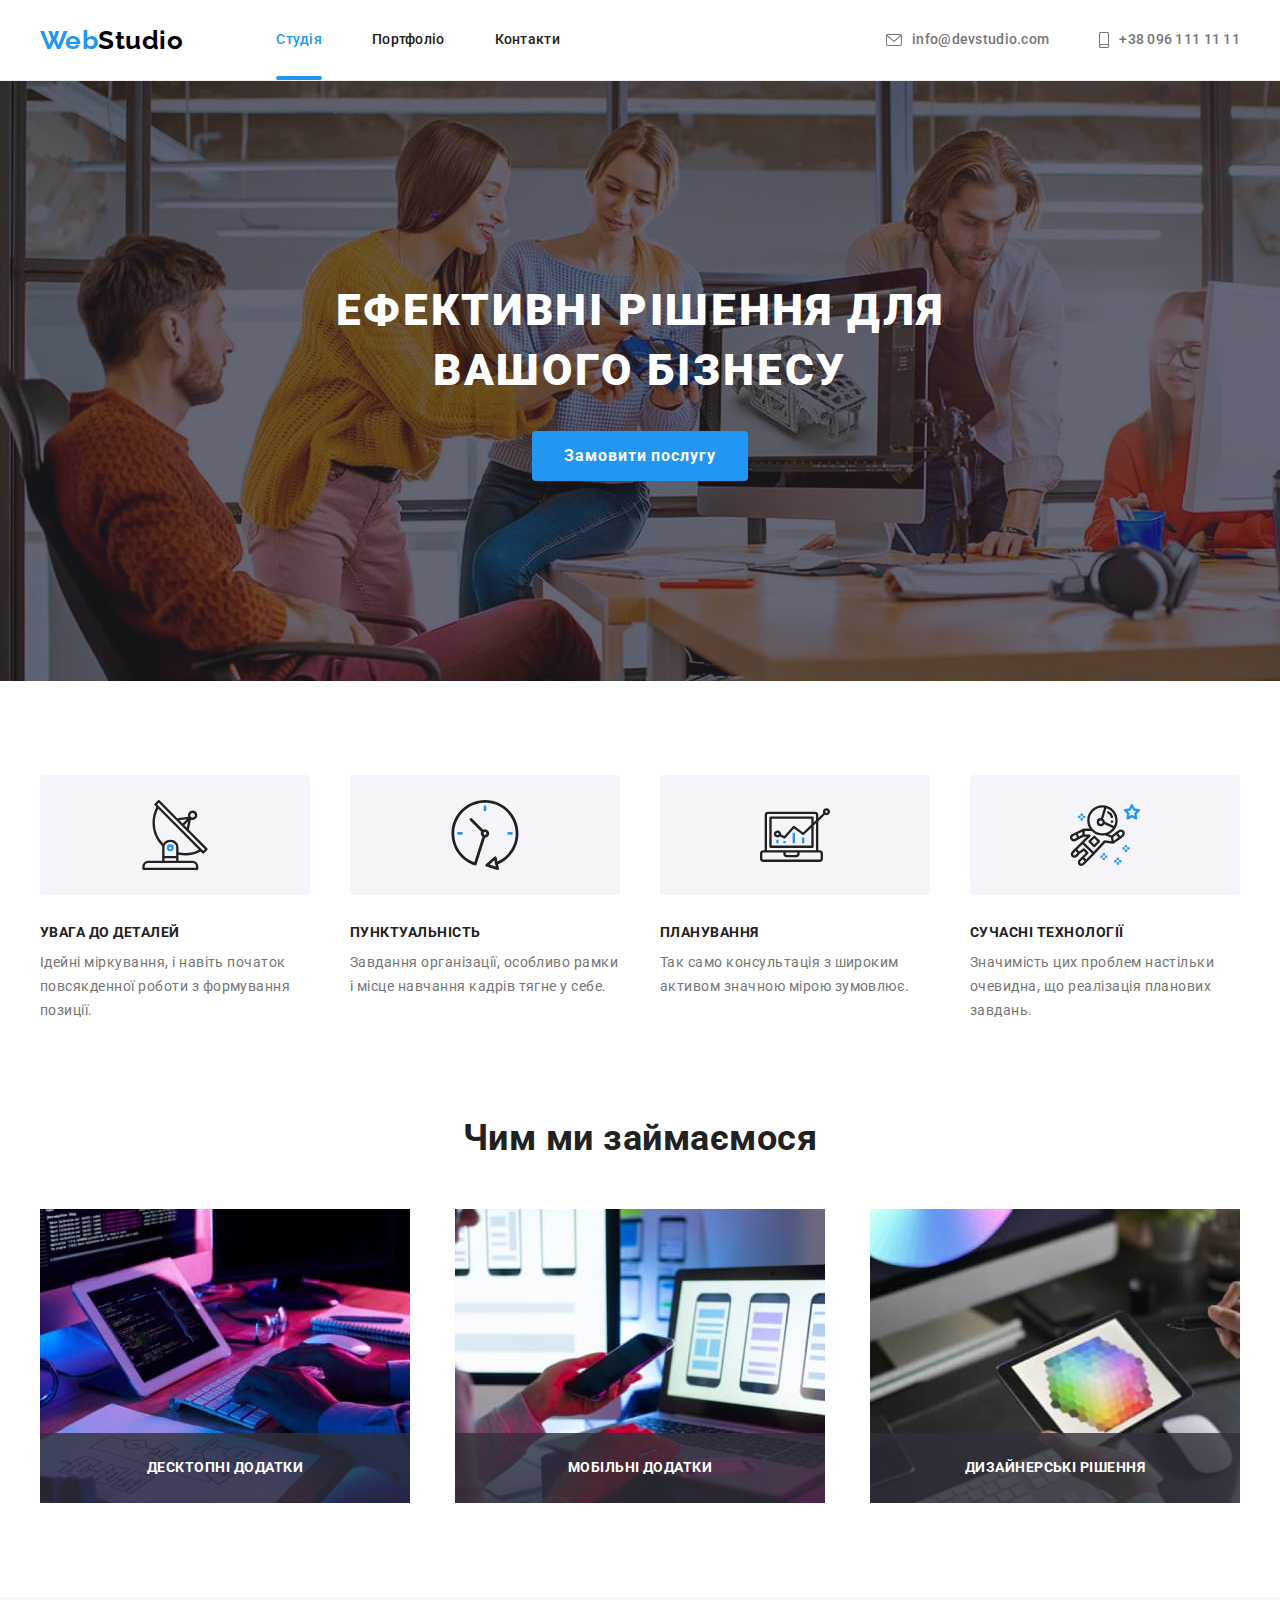
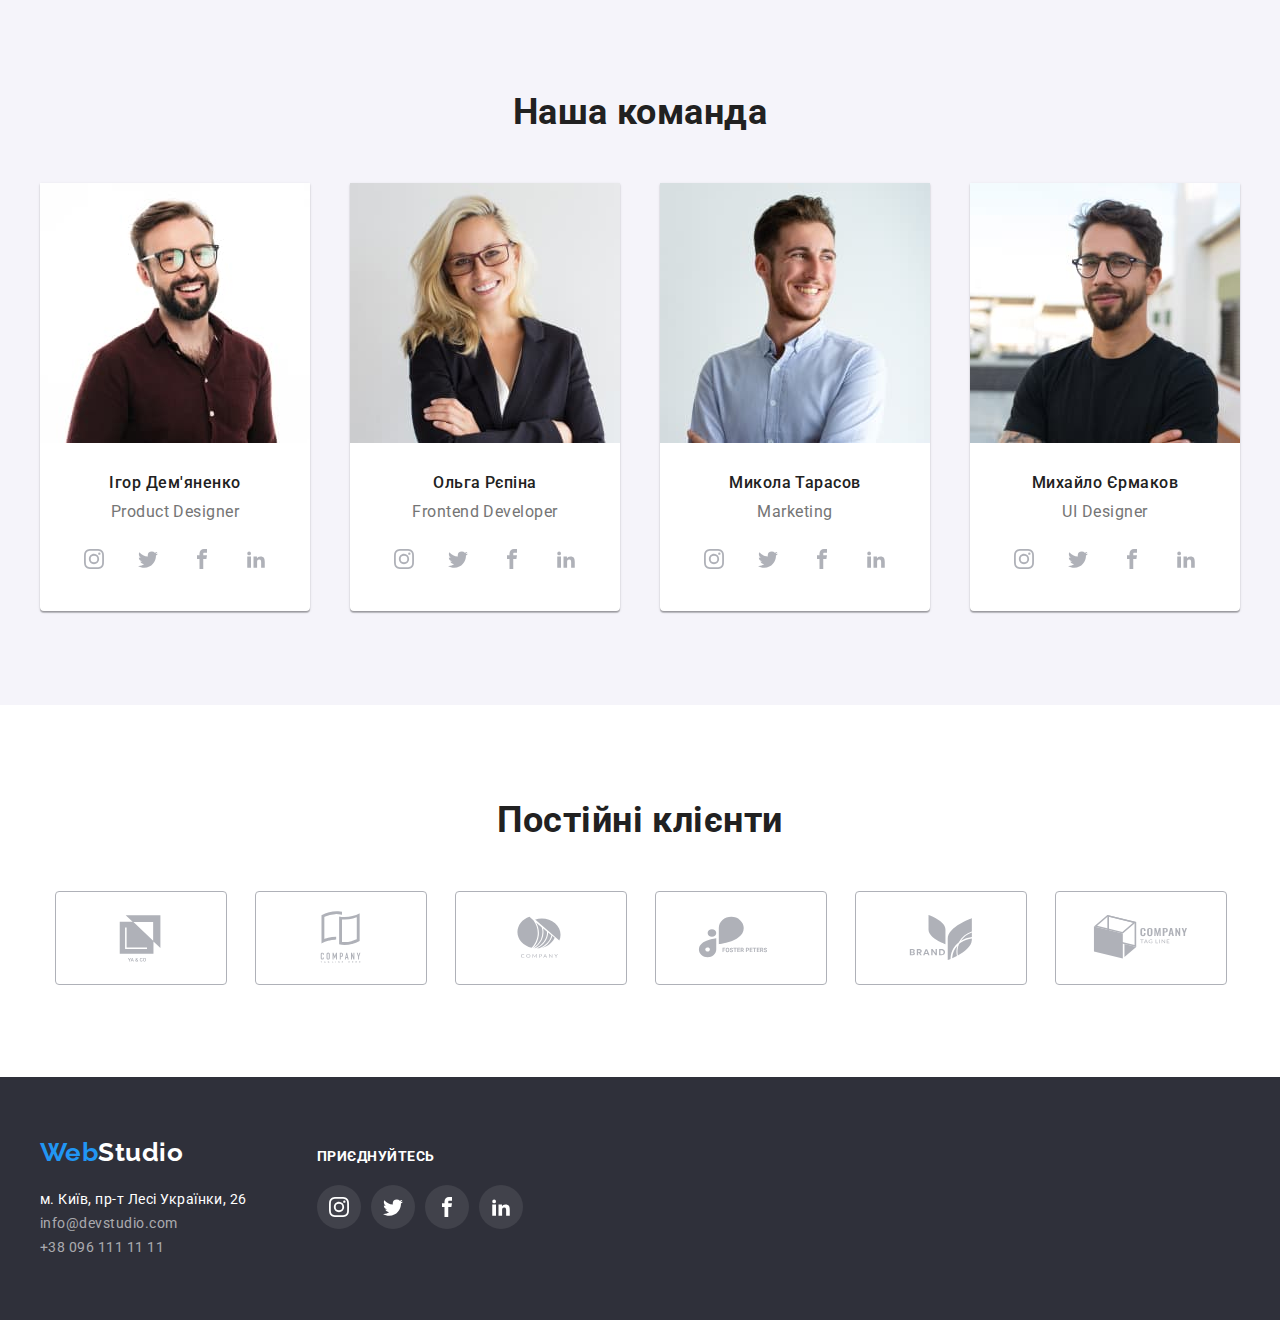
==== commit 6007599b: "change icon width and height" ====
--- a/index.html
+++ b/index.html
@@ -44,7 +44,7 @@
           </li>
           <li class="item">
             <a href="tel:+380961111111" class="nav-contact link">
-              <svg class="nav-contact-icon" width="16" height="12">
+              <svg class="nav-contact-icon" width="10" height="16">
                 <use href="./images/icons.svg#icon-smartphone"></use>
               </svg>
               +38 096 111 11 11
--- a/css/styles.css
+++ b/css/styles.css
@@ -123,16 +123,16 @@
   line-height: 1.14;
   letter-spacing: 0.02em;
   color: var(--secondary-text-color);
+
+  transition-property: color;
+  transition-duration: var(--duration);
+  transition-timing-function: var(--timing-function);
 }
 
 .site-nav .link:hover,
 .site-nav .link:focus,
 .site-nav .link.current {
   color: var(--accent-color);
-
-  transition-property: color;
-  transition-duration: var(--duration);
-  transition-timing-function: var(--timing-function);
 }
 
 .link.current::after {
@@ -171,10 +171,6 @@
 .nav-contact:hover,
 .nav-contact:focus {
   color: var(--accent-color);
-
-  transition-property: color;
-  transition-duration: var(--duration);
-  transition-timing-function: var(--timing-function);
 }
 
 .hero {
@@ -313,28 +309,28 @@
 
   background-color: transparent;
   border-radius: 50%;
+
+  transition-property: background-color;
+  transition-duration: var(--duration);
+  transition-timing-function: var(--timing-function);
 }
 
 .social-icon {
   fill: var(--icon-color);
+
+  transition-property: fill;
+  transition-duration: var(--duration);
+  transition-timing-function: var(--timing-function);
 }
 
 .social-link:hover,
 .social-link:focus {
   background-color: var(--accent-color);
-
-  transition-property: background-color;
-  transition-duration: var(--duration);
-  transition-timing-function: var(--timing-function);
 }
 
 .social-link:hover .social-icon,
 .social-link:focus .social-icon {
   fill: var(--primary-white);
-
-  transition-property: fill;
-  transition-duration: var(--duration);
-  transition-timing-function: var(--timing-function);
 }
 
 .team {
@@ -402,16 +398,16 @@
   border: 1px solid var(--icon-color);
   border-radius: 4px;
   fill: var(--icon-color);
+
+  transition-property: fill, border;
+  transition-duration: var(--duration);
+  transition-timing-function: var(--timing-function);
 }
 
 .client-link:hover,
 .client-link:focus {
   border: 1px solid var(--accent-color);
   fill: var(--accent-color);
-
-  transition-property: fill, border;
-  transition-duration: var(--duration);
-  transition-timing-function: var(--timing-function);
 }
 
 .bottom {
@@ -428,15 +424,15 @@
 
 .bottom .social-icon {
   fill: var(--primary-white);
+
+  transition-property: background-color;
+  transition-duration: var(--duration);
+  transition-timing-function: var(--timing-function);
 }
 
 .bottom .social-link:hover,
 .bottom .social-link:focus {
   background-color: var(--accent-color);
-
-  transition-property: background-color;
-  transition-duration: var(--duration);
-  transition-timing-function: var(--timing-function);
 }
 
 .footer-logo {
@@ -463,15 +459,15 @@
 
 .footer-contact {
   color: var(--semi-transparent-white);
+
+  transition-property: color;
+  transition-duration: var(--duration);
+  transition-timing-function: var(--timing-function);
 }
 
 .footer-contact:hover,
 .footer-contact:focus {
   color: var(--accent-color);
-
-  transition-property: color;
-  transition-duration: var(--duration);
-  transition-timing-function: var(--timing-function);
 }
 
 .footer-title {
@@ -524,6 +520,10 @@
   background-color: var(--secondary-white);
   border-style: none;
   border-radius: 4px;
+
+  transition-property: color, background-color, box-shadow, border-radius;
+  transition-duration: var(--duration);
+  transition-timing-function: var(--timing-function);
 }
 
 .filter:hover,
@@ -534,16 +534,18 @@
   box-shadow: 0 3px 1px rgba(0, 0, 0, 0.1), 0 1px 2px rgba(0, 0, 0, 0.08),
     0 2px 2px rgba(0, 0, 0, 0.12);
   border-radius: 4px;
-
-  transition-property: color, background-color, box-shadow, border-radius;
-  transition-duration: var(--duration);
-  transition-timing-function: var(--timing-function);
 }
 
 .projects {
   display: flex;
   flex-wrap: wrap;
   gap: 30px;
+}
+
+.project-element {
+  transition-property: box-shadow;
+  transition-duration: var(--duration);
+  transition-timing-function: var(--timing-function);
 }
 
 .project-element:hover,
@@ -551,10 +553,6 @@
   display: inline-block;
   box-shadow: 0 1px 1px rgba(0, 0, 0, 0.12), 0 4px 4px rgba(0, 0, 0, 0.06),
     1px 4px 6px rgba(0, 0, 0, 0.16);
-
-  transition-property: box-shadow;
-  transition-duration: var(--duration);
-  transition-timing-function: var(--timing-function);
 }
 
 .projects .name {
